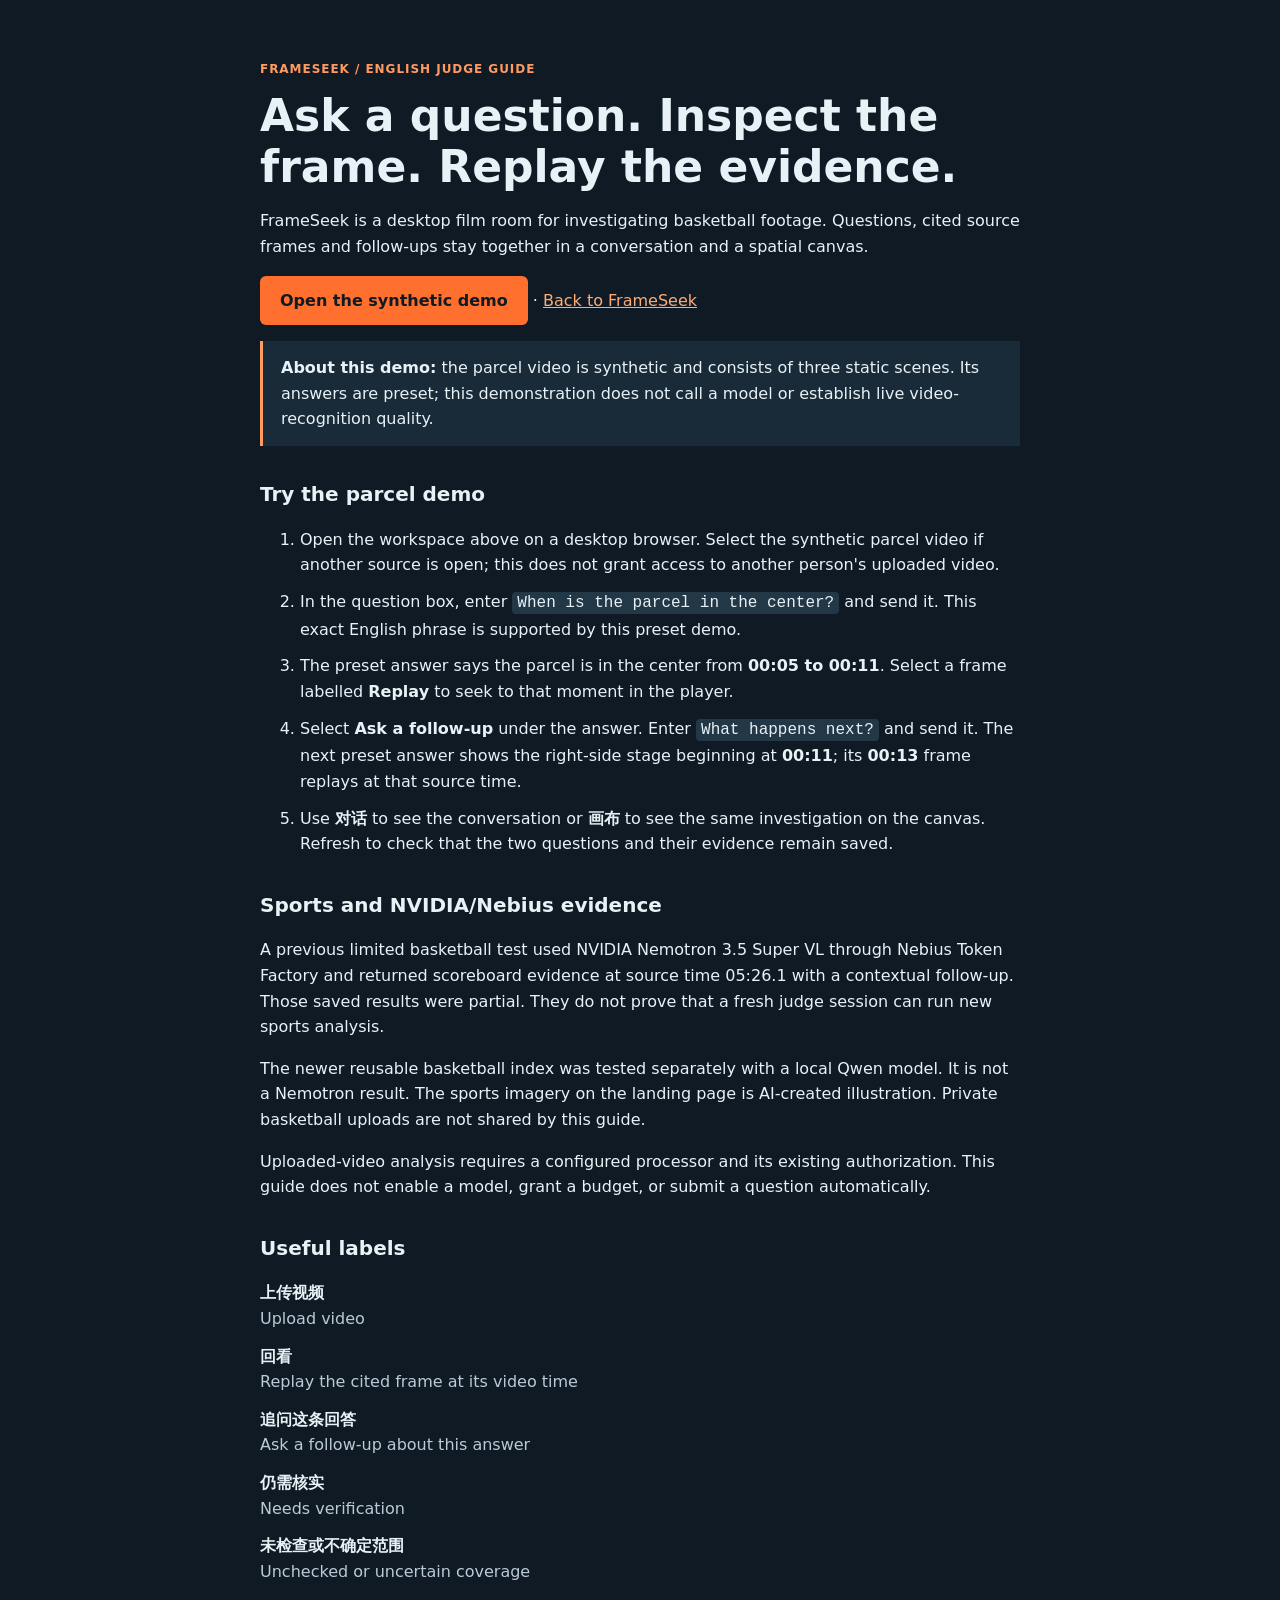
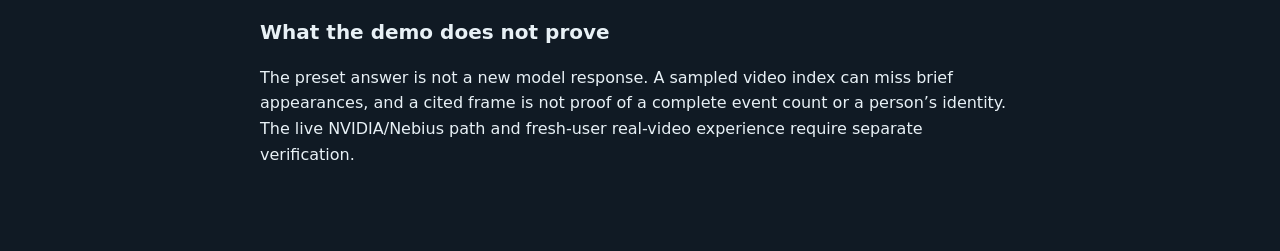
==== src/frameseek/static/demo-guide-en.html @ 61ab2792 "Improve reusable video knowledge and evidence review" ====
<!doctype html>
<html lang="en">
<head>
  <meta charset="utf-8">
  <meta name="viewport" content="width=device-width,initial-scale=1">
  <title>FrameSeek — judge guide</title>
  <style>
    :root{color-scheme:dark}body{margin:0;background:#101a24;color:#e8f1f6;font:16px/1.6 system-ui,sans-serif}
    main{max-width:760px;margin:auto;padding:48px 24px 72px}h1{font-size:clamp(30px,5vw,44px);line-height:1.15;margin:12px 0}
    h2{font-size:20px;margin-top:32px}a{color:#ffab74}code{background:#233847;border-radius:4px;padding:2px 5px}
    .label{color:#ff9b61;font-weight:700;letter-spacing:.08em;text-transform:uppercase;font-size:12px}
    .notice{border-left:3px solid #ff9b61;background:#192b39;padding:14px 18px}li{margin:.7em 0}
    dt{font-weight:700}dd{margin:0 0 12px;color:#b9cbd6}
    .start{display:inline-block;background:#ff702e;color:#101a24;padding:12px 20px;border-radius:6px;font-weight:700;text-decoration:none}
    a:focus-visible{outline:2px solid #ff9b61;outline-offset:5px}
  </style>
</head>
<body><main>
  <p class="label">FrameSeek / English judge guide</p>
  <h1>Ask a question. Inspect the frame. Replay the evidence.</h1>
  <p>FrameSeek is a desktop film room for investigating basketball footage. Questions, cited source frames and follow-ups stay together in a conversation and a spatial canvas.</p>
  <p><a class="start" href="/workspace">Open the synthetic demo</a> · <a href="/">Back to FrameSeek</a></p>
  <p class="notice"><strong>About this demo:</strong> the parcel video is synthetic and consists of three static scenes. Its answers are preset; this demonstration does not call a model or establish live video-recognition quality.</p>
  <h2>Try the parcel demo</h2>
  <ol>
    <li>Open the workspace above on a desktop browser. Select the synthetic parcel video if another source is open; this does not grant access to another person's uploaded video.</li>
    <li>In the question box, enter <code>When is the parcel in the center?</code> and send it. This exact English phrase is supported by this preset demo.</li>
    <li>The preset answer says the parcel is in the center from <strong>00:05 to 00:11</strong>. Select a frame labelled <strong>Replay</strong> to seek to that moment in the player.</li>
    <li>Select <strong>Ask a follow-up</strong> under the answer. Enter <code>What happens next?</code> and send it. The next preset answer shows the right-side stage beginning at <strong>00:11</strong>; its <strong>00:13</strong> frame replays at that source time.</li>
    <li>Use <strong>对话</strong> to see the conversation or <strong>画布</strong> to see the same investigation on the canvas. Refresh to check that the two questions and their evidence remain saved.</li>
  </ol>
  <h2>Sports and NVIDIA/Nebius evidence</h2>
  <p>A previous limited basketball test used NVIDIA Nemotron 3.5 Super VL through Nebius Token Factory and returned scoreboard evidence at source time 05:26.1 with a contextual follow-up. Those saved results were partial. They do not prove that a fresh judge session can run new sports analysis.</p>
  <p>The newer reusable basketball index was tested separately with a local Qwen model. It is not a Nemotron result. The sports imagery on the landing page is AI-created illustration. Private basketball uploads are not shared by this guide.</p>
  <p>Uploaded-video analysis requires a configured processor and its existing authorization. This guide does not enable a model, grant a budget, or submit a question automatically.</p>
  <h2>Useful labels</h2>
  <dl>
    <dt>上传视频</dt><dd>Upload video</dd>
    <dt>回看</dt><dd>Replay the cited frame at its video time</dd>
    <dt>追问这条回答</dt><dd>Ask a follow-up about this answer</dd>
    <dt>仍需核实</dt><dd>Needs verification</dd>
    <dt>未检查或不确定范围</dt><dd>Unchecked or uncertain coverage</dd>
  </dl>
  <h2>What the demo does not prove</h2>
  <p>The preset answer is not a new model response. A sampled video index can miss brief appearances, and a cited frame is not proof of a complete event count or a person’s identity. The live NVIDIA/Nebius path and fresh-user real-video experience require separate verification.</p>
</main></body></html>
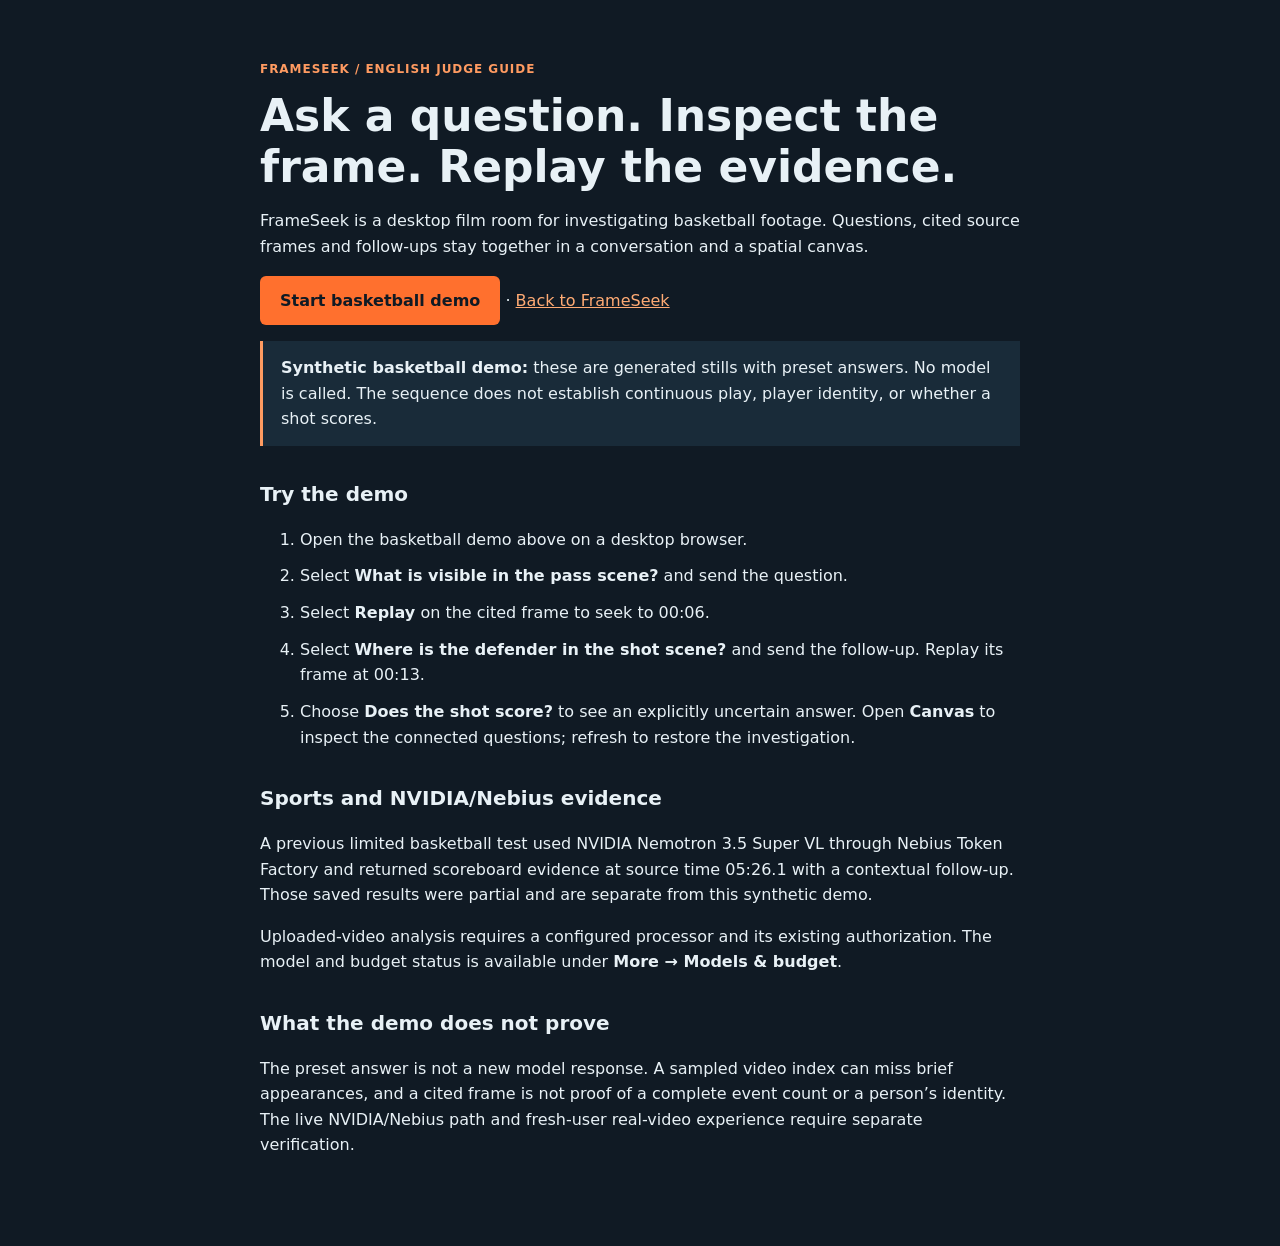
==== commit 14702849: "Add guided English basketball demo" ====
--- a/src/frameseek/static/demo-guide-en.html
+++ b/src/frameseek/static/demo-guide-en.html
@@ -19,28 +19,19 @@
   <p class="label">FrameSeek / English judge guide</p>
   <h1>Ask a question. Inspect the frame. Replay the evidence.</h1>
   <p>FrameSeek is a desktop film room for investigating basketball footage. Questions, cited source frames and follow-ups stay together in a conversation and a spatial canvas.</p>
-  <p><a class="start" href="/workspace">Open the synthetic demo</a> · <a href="/">Back to FrameSeek</a></p>
-  <p class="notice"><strong>About this demo:</strong> the parcel video is synthetic and consists of three static scenes. Its answers are preset; this demonstration does not call a model or establish live video-recognition quality.</p>
-  <h2>Try the parcel demo</h2>
+  <p><a class="start" href="/workspace?demo=basketball">Start basketball demo</a> · <a href="/">Back to FrameSeek</a></p>
+  <p class="notice"><strong>Synthetic basketball demo:</strong> these are generated stills with preset answers. No model is called. The sequence does not establish continuous play, player identity, or whether a shot scores.</p>
+  <h2>Try the demo</h2>
   <ol>
-    <li>Open the workspace above on a desktop browser. Select the synthetic parcel video if another source is open; this does not grant access to another person's uploaded video.</li>
-    <li>In the question box, enter <code>When is the parcel in the center?</code> and send it. This exact English phrase is supported by this preset demo.</li>
-    <li>The preset answer says the parcel is in the center from <strong>00:05 to 00:11</strong>. Select a frame labelled <strong>Replay</strong> to seek to that moment in the player.</li>
-    <li>Select <strong>Ask a follow-up</strong> under the answer. Enter <code>What happens next?</code> and send it. The next preset answer shows the right-side stage beginning at <strong>00:11</strong>; its <strong>00:13</strong> frame replays at that source time.</li>
-    <li>Use <strong>对话</strong> to see the conversation or <strong>画布</strong> to see the same investigation on the canvas. Refresh to check that the two questions and their evidence remain saved.</li>
+    <li>Open the basketball demo above on a desktop browser.</li>
+    <li>Select <strong>What is visible in the pass scene?</strong> and send the question.</li>
+    <li>Select <strong>Replay</strong> on the cited frame to seek to 00:06.</li>
+    <li>Select <strong>Where is the defender in the shot scene?</strong> and send the follow-up. Replay its frame at 00:13.</li>
+    <li>Choose <strong>Does the shot score?</strong> to see an explicitly uncertain answer. Open <strong>Canvas</strong> to inspect the connected questions; refresh to restore the investigation.</li>
   </ol>
   <h2>Sports and NVIDIA/Nebius evidence</h2>
-  <p>A previous limited basketball test used NVIDIA Nemotron 3.5 Super VL through Nebius Token Factory and returned scoreboard evidence at source time 05:26.1 with a contextual follow-up. Those saved results were partial. They do not prove that a fresh judge session can run new sports analysis.</p>
-  <p>The newer reusable basketball index was tested separately with a local Qwen model. It is not a Nemotron result. The sports imagery on the landing page is AI-created illustration. Private basketball uploads are not shared by this guide.</p>
-  <p>Uploaded-video analysis requires a configured processor and its existing authorization. This guide does not enable a model, grant a budget, or submit a question automatically.</p>
-  <h2>Useful labels</h2>
-  <dl>
-    <dt>上传视频</dt><dd>Upload video</dd>
-    <dt>回看</dt><dd>Replay the cited frame at its video time</dd>
-    <dt>追问这条回答</dt><dd>Ask a follow-up about this answer</dd>
-    <dt>仍需核实</dt><dd>Needs verification</dd>
-    <dt>未检查或不确定范围</dt><dd>Unchecked or uncertain coverage</dd>
-  </dl>
+  <p>A previous limited basketball test used NVIDIA Nemotron 3.5 Super VL through Nebius Token Factory and returned scoreboard evidence at source time 05:26.1 with a contextual follow-up. Those saved results were partial and are separate from this synthetic demo.</p>
+  <p>Uploaded-video analysis requires a configured processor and its existing authorization. The model and budget status is available under <strong>More → Models &amp; budget</strong>.</p>
   <h2>What the demo does not prove</h2>
   <p>The preset answer is not a new model response. A sampled video index can miss brief appearances, and a cited frame is not proof of a complete event count or a person’s identity. The live NVIDIA/Nebius path and fresh-user real-video experience require separate verification.</p>
 </main></body></html>
